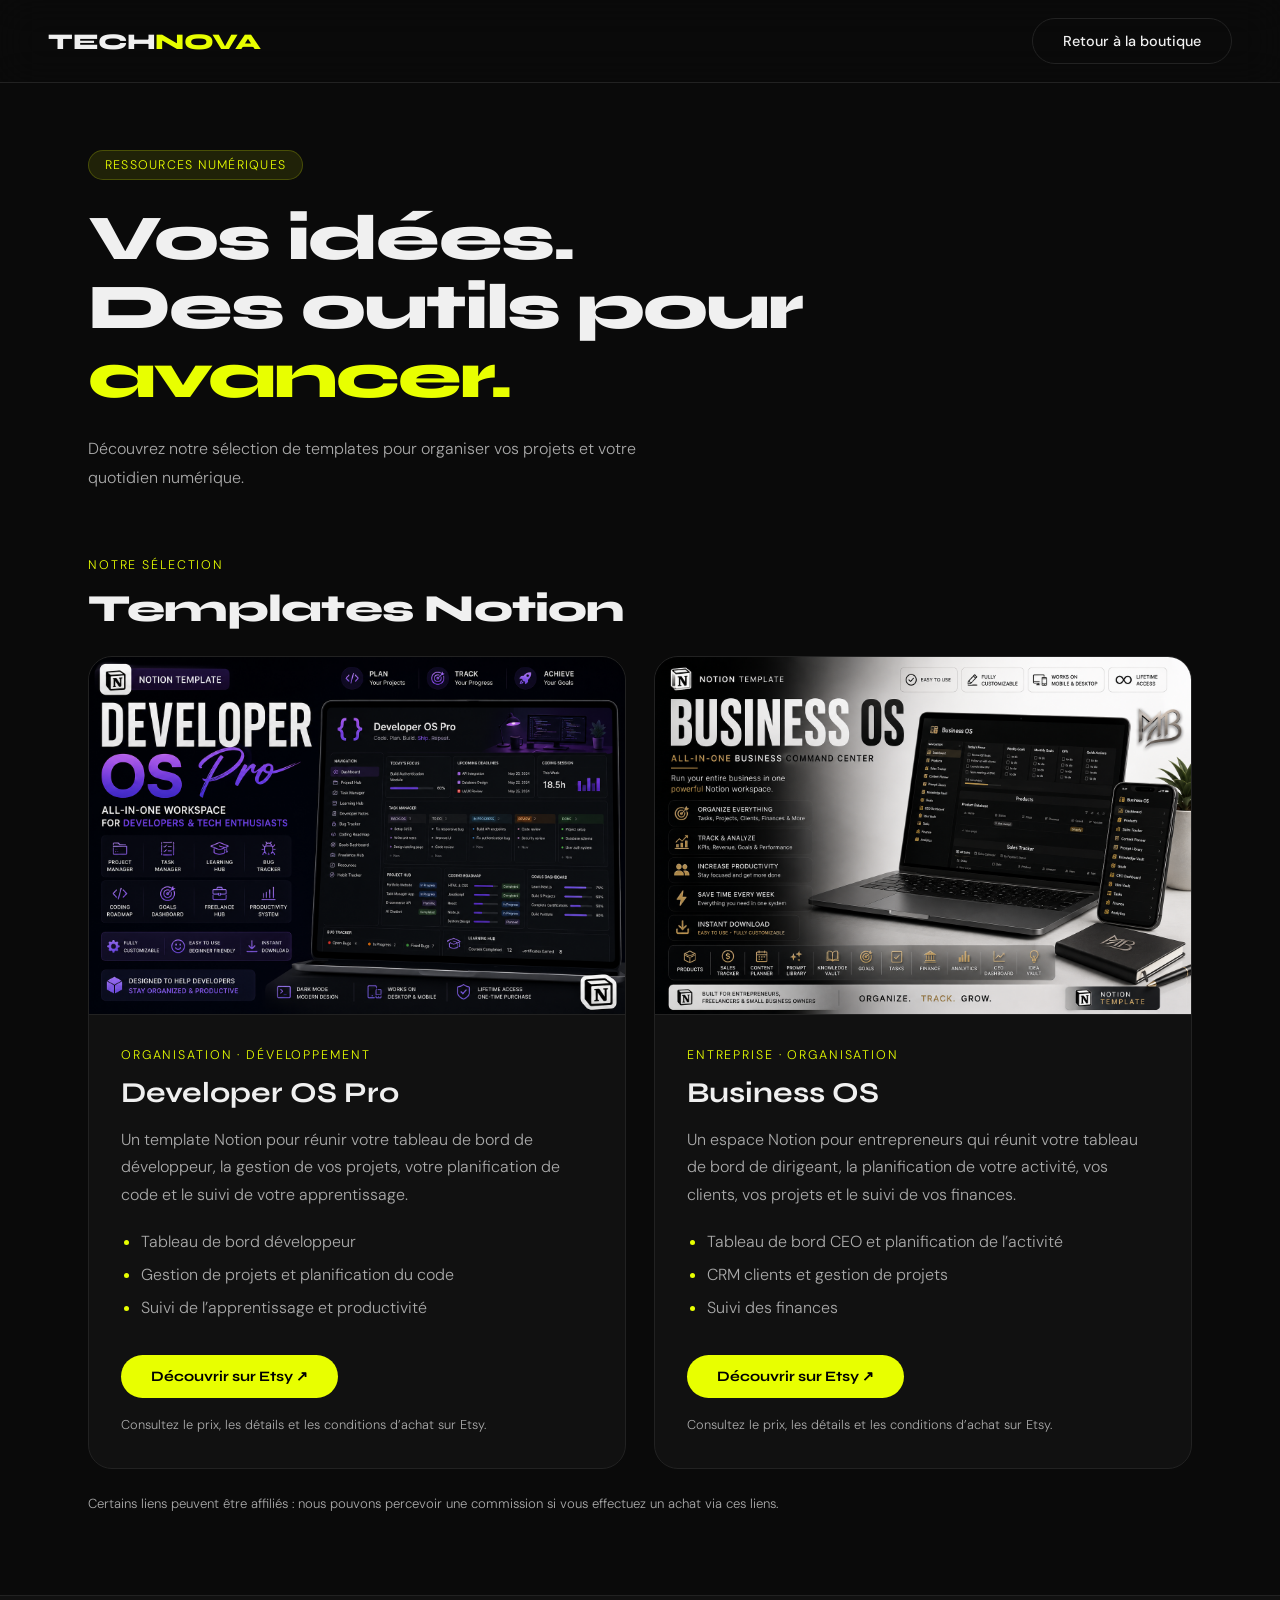
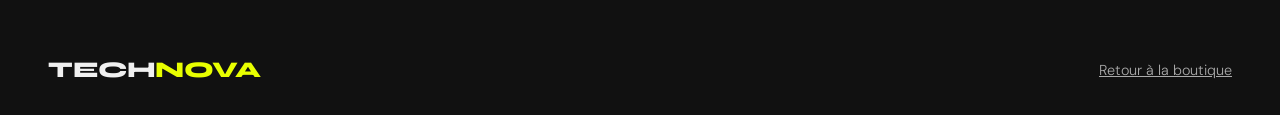
==== ressources.html @ 127c681b "ressours" ====
<!DOCTYPE html>
<html lang="fr">
<head>
  <meta charset="UTF-8">
  <meta name="viewport" content="width=device-width, initial-scale=1.0">
  <title>Ressources numériques — TechNova</title>
  <meta name="description" content="Découvrez nos templates Notion : Developer OS Pro pour vos projets de développement et Business OS pour organiser votre entreprise, vos clients et vos finances.">
  <meta name="theme-color" content="#0a0a0a">
  <link rel="stylesheet" href="style.css">
  <link rel="stylesheet" href="ressources.css">
</head>
<body class="resources-page">
  <nav aria-label="Navigation principale">
    <a class="logo" href="index.html" aria-label="TechNova — Accueil">TECH<span>NOVA</span></a>
    <a class="btn-ghost" href="index.html">Retour à la boutique</a>
  </nav>
  <main id="main-content" class="resources-main">
    <header class="resources-intro">
      <p class="hero-tag">Ressources numériques</p>
      <h1>Vos idées.<br>Des outils pour <em>avancer.</em></h1>
      <p>Découvrez notre sélection de templates pour organiser vos projets et votre quotidien numérique.</p>
    </header>
    <section aria-labelledby="notion-title">
      <p class="section-label">Notre sélection</p>
      <h2 id="notion-title" class="section-title">Templates Notion</h2>
      <div class="resources-grid">
      <article class="resource-card" aria-labelledby="developer-title">
        <div class="resource-cover">
          <img src="img/etsy/developer%20os.png" alt="Developer OS Pro : aperçu du template Notion et de son tableau de bord pour développeurs" width="1536" height="1024" decoding="async">
        </div>
        <div class="resource-details">
          <p class="section-label">Organisation · Développement</p>
          <h3 id="developer-title">Developer OS Pro</h3>
          <p>Un template Notion pour réunir votre tableau de bord de développeur, la gestion de vos projets, votre planification de code et le suivi de votre apprentissage.</p>
          <ul class="resource-features">
            <li>Tableau de bord développeur</li>
            <li>Gestion de projets et planification du code</li>
            <li>Suivi de l’apprentissage et productivité</li>
          </ul>
          <a class="btn-primary" href="https://medamineben.etsy.com/listing/4522918349" target="_blank" rel="sponsored noopener noreferrer">Découvrir sur Etsy <span aria-hidden="true">↗</span><span class="resource-sr-only"> (nouvel onglet)</span></a>
          <p class="resource-note">Consultez le prix, les détails et les conditions d’achat sur Etsy.</p>
        </div>
      </article>
      <article class="resource-card" aria-labelledby="business-title">
        <div class="resource-cover">
          <img src="img/etsy/Business%20OS.png" alt="Business OS : aperçu du template Notion pour entrepreneurs sur ordinateur et mobile" width="1536" height="1024" decoding="async">
        </div>
        <div class="resource-details">
          <p class="section-label">Entreprise · Organisation</p>
          <h3 id="business-title">Business OS</h3>
          <p>Un espace Notion pour entrepreneurs qui réunit votre tableau de bord de dirigeant, la planification de votre activité, vos clients, vos projets et le suivi de vos finances.</p>
          <ul class="resource-features">
            <li>Tableau de bord CEO et planification de l’activité</li>
            <li>CRM clients et gestion de projets</li>
            <li>Suivi des finances</li>
          </ul>
          <a class="btn-primary" href="https://medamineben.etsy.com/listing/4544370881" target="_blank" rel="sponsored noopener noreferrer">Découvrir sur Etsy <span aria-hidden="true">↗</span><span class="resource-sr-only"> (nouvel onglet)</span></a>
          <p class="resource-note">Consultez le prix, les détails et les conditions d’achat sur Etsy.</p>
        </div>
      </article>
      </div>
      <p class="resource-disclosure">Certains liens peuvent être affiliés : nous pouvons percevoir une commission si vous effectuez un achat via ces liens.</p>
    </section>
  </main>
  <footer class="resources-footer">
    <a class="logo" href="index.html">TECH<span>NOVA</span></a>
    <a href="index.html">Retour à la boutique</a>
  </footer>
</body>
</html>
---- style.css ----
@font-face { font-family:'Syne'; font-style:normal; font-weight:400; font-display:swap; src:url('fonts/syne-400.woff2') format('woff2'); }
@font-face { font-family:'Syne'; font-style:normal; font-weight:600; font-display:swap; src:url('fonts/syne-600.woff2') format('woff2'); }
@font-face { font-family:'Syne'; font-style:normal; font-weight:700; font-display:swap; src:url('fonts/syne-700.woff2') format('woff2'); }
@font-face { font-family:'Syne'; font-style:normal; font-weight:800; font-display:swap; src:url('fonts/syne-800.woff2') format('woff2'); }
@font-face { font-family:'DM Sans'; font-style:normal; font-weight:300; font-display:swap; src:url('fonts/dm-sans-300.woff2') format('woff2'); }
@font-face { font-family:'DM Sans'; font-style:normal; font-weight:400; font-display:swap; src:url('fonts/dm-sans-400.woff2') format('woff2'); }
@font-face { font-family:'DM Sans'; font-style:normal; font-weight:500; font-display:swap; src:url('fonts/dm-sans-500.woff2') format('woff2'); }

:root {
  --bg: #0a0a0a;
  --surface: #111111;
  --surface2: #181818;
  --border: #222222;
  --accent: #e8ff00;
  --accent2: #00d4ff;
  --text: #f0f0f0;
  --muted: #666666;
  --green: #25D366;
  --card-radius: 16px;
}
*, *::before, *::after { box-sizing: border-box; margin: 0; padding: 0; }
html { scroll-behavior: smooth; }
body { background: var(--bg); color: var(--text); font-family: 'DM Sans', sans-serif; font-weight: 300; overflow-x: hidden; }

/* ── NAV ── */
nav {
  position: fixed; top: 0; left: 0; right: 0; z-index: 100;
  display: flex; align-items: center; justify-content: space-between;
  padding: 18px 48px;
  background: rgba(10,10,10,0.9);
  backdrop-filter: blur(20px);
  border-bottom: 1px solid var(--border);
}
.logo { font-family: 'Syne', sans-serif; font-weight: 800; font-size: 1.4rem; letter-spacing: -0.02em; }
.logo span { color: var(--accent); }
.nav-links { display: flex; gap: 32px; list-style: none; }
.nav-links a { color: var(--muted); text-decoration: none; font-size: 0.85rem; letter-spacing: 0.06em; text-transform: uppercase; transition: color .2s; }
.nav-links a:hover { color: var(--text); }
.nav-actions { display: flex; gap: 12px; align-items: center; }
.cart-btn {
  position: relative; background: var(--surface2);
  border: 1px solid var(--border); color: var(--text);
  padding: 10px 20px; border-radius: 40px; cursor: pointer;
  font-family: 'DM Sans', sans-serif; font-size: 0.9rem;
  transition: border-color .2s;
}
.cart-btn:hover { border-color: var(--accent); }
.hamburger {
  display: none;
  background: var(--surface2); border: 1px solid var(--border); color: var(--text);
  width: 44px; height: 44px; border-radius: 50%;
  font-size: 1.2rem; cursor: pointer;
  align-items: center; justify-content: center;
}
.hamburger:hover { border-color: var(--accent); }
.cart-count {
  position: absolute; top: -6px; right: -6px;
  background: var(--accent); color: #000;
  font-weight: 700; font-size: 0.7rem;
  width: 20px; height: 20px; border-radius: 50%;
  display: flex; align-items: center; justify-content: center;
}

/* ── HERO ── */
.hero {
  min-height: 100vh;
  display: grid; grid-template-columns: 1fr 1fr;
  align-items: center; padding: 120px 48px 80px; gap: 60px;
  position: relative; overflow: hidden;
}
.hero::before { content: ''; position: absolute; top: -200px; right: -200px; width: 600px; height: 600px; background: radial-gradient(circle, rgba(232,255,0,0.07) 0%, transparent 70%); pointer-events: none; }
.hero::after  { content: ''; position: absolute; bottom: -100px; left: 200px; width: 400px; height: 400px; background: radial-gradient(circle, rgba(0,212,255,0.05) 0%, transparent 70%); pointer-events: none; }
.hero-tag { display: inline-block; background: rgba(232,255,0,0.1); color: var(--accent); padding: 6px 16px; border-radius: 40px; font-size: 0.78rem; letter-spacing: 0.1em; text-transform: uppercase; margin-bottom: 24px; border: 1px solid rgba(232,255,0,0.2); }
.hero h1 { font-family: 'Syne', sans-serif; font-size: clamp(2.8rem, 4.5vw, 5rem); font-weight: 800; line-height: 1.0; letter-spacing: -0.03em; margin-bottom: 24px; }
.hero h1 em { color: var(--accent); font-style: normal; }
.hero p { color: var(--muted); font-size: 1.05rem; line-height: 1.7; max-width: 440px; margin-bottom: 40px; }
.hero-cta { display: flex; gap: 16px; flex-wrap: wrap; }
.btn-primary { background: var(--accent); color: #000; padding: 13px 30px; border-radius: 40px; font-family: 'Syne', sans-serif; font-weight: 700; font-size: 0.9rem; cursor: pointer; border: none; transition: transform .2s, box-shadow .2s; text-decoration: none; display: inline-block; }
.btn-primary:hover { transform: translateY(-2px); box-shadow: 0 8px 32px rgba(232,255,0,0.25); }
.btn-ghost { background: transparent; color: var(--text); padding: 13px 30px; border-radius: 40px; font-family: 'DM Sans', sans-serif; font-weight: 500; font-size: 0.9rem; cursor: pointer; border: 1px solid var(--border); transition: border-color .2s; text-decoration: none; display: inline-block; }
.btn-ghost:hover { border-color: var(--text); }
.stats-row { display: flex; gap: 40px; margin-top: 56px; }
.stat-num { font-family: 'Syne', sans-serif; font-size: 1.8rem; font-weight: 800; }
.stat-label { color: var(--muted); font-size: 0.82rem; }
.hero-visual { display: flex; justify-content: center; }
.product-showcase { width: 100%; max-width: 400px; background: var(--surface); border: 1px solid var(--border); border-radius: 24px; padding: 36px; position: relative; overflow: hidden; }
.product-showcase::before { content: ''; position: absolute; top: 0; left: 0; right: 0; height: 3px; background: linear-gradient(90deg, var(--accent), var(--accent2)); }
.showcase-img { width: 100%; height: 180px; object-fit: cover; border-radius: 12px; margin-bottom: 20px; }
.showcase-img-placeholder { width: 100%; height: 180px; background: var(--surface2); border-radius: 12px; display: flex; align-items: center; justify-content: center; font-size: 72px; margin-bottom: 20px; }

/* ── SELLER CARD ── */
.seller-section { padding: 60px 48px; background: var(--surface); }
.seller-card {
  max-width: 860px; margin: 0 auto;
  background: var(--bg); border: 1px solid var(--border);
  border-radius: 24px; padding: 40px;
  display: grid; grid-template-columns: auto 1fr auto;
  align-items: center; gap: 32px;
  position: relative; overflow: hidden;
}
.seller-card::before { content: ''; position: absolute; left: 0; top: 0; bottom: 0; width: 4px; background: linear-gradient(180deg, var(--accent), var(--accent2)); }
.seller-avatar {
  width: 80px; height: 80px; border-radius: 50%;
  background: linear-gradient(135deg, var(--accent), var(--accent2));
  display: flex; align-items: center; justify-content: center;
  font-size: 2rem; font-weight: 800; font-family: 'Syne', sans-serif;
  color: #000; flex-shrink: 0; overflow: hidden;
}
.seller-avatar img { width: 100%; height: 100%; object-fit: cover; }
.seller-info h3 { font-family: 'Syne', sans-serif; font-weight: 800; font-size: 1.3rem; margin-bottom: 6px; }
.seller-info p { color: var(--muted); font-size: 0.9rem; line-height: 1.6; }
.seller-meta { display: flex; flex-wrap: wrap; gap: 10px; margin-top: 14px; }
.seller-badge { display: flex; align-items: center; gap: 6px; background: var(--surface); border: 1px solid var(--border); padding: 6px 14px; border-radius: 30px; font-size: 0.82rem; color: var(--muted); }
.seller-badge span { color: var(--accent); }
.seller-wa-btn {
  background: var(--green); color: #fff;
  padding: 14px 22px; border-radius: 40px; border: none;
  font-family: 'Syne', sans-serif; font-weight: 700; font-size: 0.88rem;
  cursor: pointer; display: flex; align-items: center; gap: 8px;
  white-space: nowrap; transition: transform .2s, box-shadow .2s;
  text-decoration: none;
}
.seller-wa-btn:hover { transform: translateY(-2px); box-shadow: 0 8px 24px rgba(37,211,102,0.3); }

/* ── SECTIONS ── */
section.main-section { padding: 90px 48px; }
.section-label { color: var(--accent); font-size: 0.78rem; letter-spacing: 0.15em; text-transform: uppercase; margin-bottom: 12px; }
.section-title { font-family: 'Syne', sans-serif; font-size: clamp(1.8rem, 3vw, 2.8rem); font-weight: 800; letter-spacing: -0.02em; margin-bottom: 48px; }

/* ── CATEGORIES ── */
.cat-grid { display: grid; grid-template-columns: repeat(auto-fit, minmax(140px, 1fr)); gap: 14px; }
.cat-card { background: var(--surface2); border: 1px solid var(--border); border-radius: var(--card-radius); padding: 26px 18px; cursor: pointer; transition: border-color .2s, transform .2s; text-align: center; font-family: inherit; }
.cat-card:hover, .cat-card.active { border-color: var(--accent); transform: translateY(-3px); }
.cat-icon { font-size: 34px; margin-bottom: 10px; }
.cat-name { font-family: 'Syne', sans-serif; font-weight: 700; font-size: 0.9rem; margin-bottom: 4px; }
.cat-count { color: var(--muted); font-size: 0.8rem; }

/* ── SEARCH BAR ── */
.search-wrap { position: relative; display: flex; align-items: center; }
.search-icon { position: absolute; left: 16px; font-size: 0.9rem; opacity: 0.7; pointer-events: none; }
.search-input {
  background: var(--surface2); border: 1px solid var(--border); color: var(--text);
  border-radius: 40px; padding: 13px 40px 13px 44px; font-size: 0.9rem;
  font-family: 'DM Sans', sans-serif; width: 300px; max-width: 100%;
  transition: border-color .2s, width .25s;
}
.search-input::placeholder { color: var(--muted); }
.search-input:focus { outline: none; border-color: var(--accent); width: 340px; }
.search-clear {
  position: absolute; right: 10px; background: var(--surface); border: 1px solid var(--border);
  color: var(--muted); width: 26px; height: 26px; border-radius: 50%;
  cursor: pointer; font-size: 0.72rem; display: none; align-items: center; justify-content: center;
}
.search-clear:hover { color: var(--text); border-color: var(--accent); }
.sort-select {
  background: var(--surface2); border: 1px solid var(--border); color: var(--text);
  border-radius: 40px; padding: 13px 16px; font-size: 0.88rem;
  font-family: 'DM Sans', sans-serif; cursor: pointer; transition: border-color .2s;
}
.sort-select:focus { outline: none; border-color: var(--accent); }
.sort-select option { background: var(--surface2); color: var(--text); }
.no-results { grid-column: 1 / -1; text-align: center; padding: 80px 20px; color: var(--muted); font-size: 1rem; }

/* ── PRODUCTS GRID ── */
.products-grid { display: grid; grid-template-columns: repeat(3, 1fr); gap: 24px; }

/* ── PRODUCT CARD ── */
.product-card { background: var(--surface); border: 1px solid var(--border); border-radius: var(--card-radius); overflow: hidden; transition: transform .25s, box-shadow .25s; cursor: pointer; }
.product-card:hover { transform: translateY(-6px); border-color: var(--accent); box-shadow: 0 0 0 1px rgba(232,255,0,0.35), 0 0 26px rgba(232,255,0,0.16), 0 0 52px rgba(0,212,255,0.10), 0 24px 60px rgba(0,0,0,0.55); }
.product-img-wrap { position: relative; height: 220px; background: var(--surface2); overflow: hidden; }
.product-img-wrap picture { display: block; width: 100%; height: 100%; }
.product-img-wrap img { width: 100%; height: 100%; object-fit: cover; transition: transform .4s; }
.product-card:hover .product-img-wrap img { transform: scale(1.05); }
.product-img-placeholder { width: 100%; height: 100%; display: flex; align-items: center; justify-content: center; font-size: 64px; }
.badge { position: absolute; top: 12px; left: 12px; font-size: 0.7rem; font-weight: 700; letter-spacing: 0.05em; padding: 4px 10px; border-radius: 20px; text-transform: uppercase; }
.badge.new  { background: var(--accent2); color: #000; }
.badge.sale { background: #ff4444; color: #fff; }
.quick-view-btn { position: absolute; bottom: 12px; right: 12px; background: rgba(10,10,10,0.85); border: 1px solid var(--border); color: var(--text); padding: 7px 14px; border-radius: 30px; font-size: 0.78rem; cursor: pointer; opacity: 0; transition: opacity .2s; }
.product-card:hover .quick-view-btn { opacity: 1; }
.product-body { padding: 20px; }
.product-brand { color: var(--muted); font-size: 0.78rem; text-transform: uppercase; letter-spacing: 0.08em; margin-bottom: 4px; }
.product-name { font-family: 'Syne', sans-serif; font-weight: 700; font-size: 1rem; margin-bottom: 6px; line-height: 1.3; }
.product-desc { color: var(--muted); font-size: 0.82rem; margin-bottom: 12px; line-height: 1.5; display: -webkit-box; -webkit-line-clamp: 2; -webkit-box-orient: vertical; overflow: hidden; }
.product-rating { color: var(--accent); font-size: 0.82rem; margin-bottom: 14px; }
.product-footer { display: flex; align-items: center; justify-content: space-between; gap: 8px; }
.price-wrap { display: flex; align-items: baseline; gap: 8px; flex-wrap: wrap; }
.product-price { font-family: 'Syne', sans-serif; font-weight: 700; font-size: 1.1rem; }
.product-old { color: var(--muted); text-decoration: line-through; font-size: 0.8rem; }
.wa-order-btn { background: var(--green); color: #fff; border: none; padding: 9px 14px; border-radius: 30px; cursor: pointer; font-size: 0.82rem; font-family: 'DM Sans', sans-serif; font-weight: 500; display: flex; align-items: center; gap: 5px; transition: transform .15s, box-shadow .15s; white-space: nowrap; flex-shrink: 0; }
.wa-order-btn:hover { transform: translateY(-1px); box-shadow: 0 4px 16px rgba(37,211,102,0.35); }

/* ── PRODUCT MODAL ── */
.modal-overlay { position: fixed; inset: 0; background: rgba(0,0,0,0.82); z-index: 300; opacity: 0; pointer-events: none; transition: opacity .3s; display: flex; align-items: center; justify-content: center; padding: 24px; }
.modal-overlay.open { opacity: 1; pointer-events: all; }
.modal { background: var(--surface); border: 1px solid var(--border); border-radius: 24px; max-width: 780px; width: 100%; max-height: 90vh; overflow-y: auto; transform: scale(0.92) translateY(20px); transition: transform .3s cubic-bezier(.4,0,.2,1); position: relative; }
.modal-overlay.open .modal { transform: scale(1) translateY(0); }
.modal-img { width: 100%; height: 320px; object-fit: cover; border-radius: 24px 24px 0 0; display: block; }
.modal-img-wrap picture { display: block; }
.modal-img-placeholder { width: 100%; height: 320px; background: var(--surface2); border-radius: 24px 24px 0 0; display: flex; align-items: center; justify-content: center; font-size: 96px; }
.modal-body { padding: 32px; }
.modal-brand { color: var(--muted); font-size: 0.82rem; text-transform: uppercase; letter-spacing: 0.1em; margin-bottom: 8px; }
.modal-name { font-family: 'Syne', sans-serif; font-size: 1.8rem; font-weight: 800; letter-spacing: -0.02em; margin-bottom: 12px; }
.modal-desc { color: var(--muted); line-height: 1.7; margin-bottom: 24px; font-size: 0.95rem; }
.modal-price-row { display: flex; align-items: center; gap: 16px; margin-bottom: 28px; flex-wrap: wrap; }
.modal-price { font-family: 'Syne', sans-serif; font-size: 2rem; font-weight: 800; color: var(--accent); }
.modal-old { color: var(--muted); text-decoration: line-through; font-size: 1.1rem; }
.modal-actions { display: flex; gap: 12px; flex-wrap: wrap; }
.modal-wa-btn { background: var(--green); color: #fff; border: none; padding: 14px 26px; border-radius: 40px; cursor: pointer; font-family: 'Syne', sans-serif; font-weight: 700; font-size: 0.92rem; display: flex; align-items: center; gap: 8px; transition: transform .2s, box-shadow .2s; }
.modal-wa-btn:hover { transform: translateY(-2px); box-shadow: 0 8px 24px rgba(37,211,102,0.35); }
.modal-close { position: absolute; top: 16px; right: 16px; background: rgba(10,10,10,0.75); border: 1px solid var(--border); color: var(--text); width: 38px; height: 38px; border-radius: 50%; cursor: pointer; font-size: 1rem; display: flex; align-items: center; justify-content: center; z-index: 1; }
.modal-specs { margin-top: 24px; padding-top: 24px; border-top: 1px solid var(--border); }
.modal-specs h4 { font-family: 'Syne', sans-serif; font-weight: 700; margin-bottom: 14px; }
.specs-grid { display: grid; grid-template-columns: 1fr 1fr; gap: 10px; }
.spec-item { background: var(--surface2); border-radius: 10px; padding: 12px 16px; }
.spec-key { color: var(--muted); font-size: 0.76rem; text-transform: uppercase; letter-spacing: 0.06em; margin-bottom: 3px; }
.spec-val { font-size: 0.9rem; font-weight: 500; }

/* ── PROMO BANNER ── */
.promo-banner { margin: 0 48px 80px; background: var(--surface); border: 1px solid var(--border); border-radius: 24px; padding: 56px; display: grid; grid-template-columns: 1fr auto; align-items: center; gap: 40px; position: relative; overflow: hidden; }
.promo-banner::before { content: ''; position: absolute; right: -80px; top: -80px; width: 300px; height: 300px; background: radial-gradient(circle, rgba(232,255,0,0.1), transparent 70%); pointer-events: none; }
.promo-tag { color: var(--accent); font-size: 0.78rem; letter-spacing: 0.15em; text-transform: uppercase; margin-bottom: 12px; }
.promo-title { font-family: 'Syne', sans-serif; font-size: clamp(1.8rem, 3vw, 2.4rem); font-weight: 800; letter-spacing: -0.02em; margin-bottom: 14px; }
.promo-title em { color: var(--accent); font-style: normal; }
.promo-sub { color: var(--muted); max-width: 400px; line-height: 1.6; margin-bottom: 28px; }

/* ── CART DRAWER ── */
.cart-overlay { position: fixed; inset: 0; background: rgba(0,0,0,0.7); z-index: 200; opacity: 0; pointer-events: none; transition: opacity .3s; }
.cart-overlay.open { opacity: 1; pointer-events: all; }
.cart-drawer { position: fixed; top: 0; right: 0; bottom: 0; width: 400px; background: var(--surface); border-left: 1px solid var(--border); z-index: 201; padding: 32px; display: flex; flex-direction: column; transform: translateX(100%); transition: transform .3s cubic-bezier(.4,0,.2,1); }
.cart-drawer.open { transform: translateX(0); }
.cart-header { display: flex; justify-content: space-between; align-items: center; margin-bottom: 28px; }
.cart-header h2 { font-family: 'Syne', sans-serif; font-size: 1.3rem; font-weight: 800; }
.close-btn { background: var(--surface2); border: 1px solid var(--border); color: var(--text); width: 36px; height: 36px; border-radius: 50%; cursor: pointer; font-size: 1rem; }
.cart-items { flex: 1; overflow-y: auto; }
.cart-item { display: flex; gap: 14px; padding: 14px 0; border-bottom: 1px solid var(--border); align-items: center; }
.cart-item-img { width: 56px; height: 56px; border-radius: 10px; background: var(--surface2); overflow: hidden; flex-shrink: 0; display: flex; align-items: center; justify-content: center; font-size: 28px; }
.cart-item-img img { width: 100%; height: 100%; object-fit: cover; }
.cart-item-info { flex: 1; min-width: 0; }
.cart-item-name { font-family: 'Syne', sans-serif; font-weight: 600; font-size: 0.88rem; margin-bottom: 3px; white-space: nowrap; overflow: hidden; text-overflow: ellipsis; }
.cart-item-price { color: var(--accent); font-weight: 600; font-size: 0.88rem; }
.cart-item-qty { display: flex; align-items: center; gap: 8px; margin-top: 6px; }
.qty-btn { background: var(--surface); border: 1px solid var(--border); color: var(--text); width: 24px; height: 24px; border-radius: 6px; cursor: pointer; font-size: 0.8rem; }
.qty-num { font-size: 0.82rem; min-width: 18px; text-align: center; }
.remove-btn { background: none; border: none; color: var(--muted); cursor: pointer; font-size: 1rem; transition: color .2s; flex-shrink: 0; }
.remove-btn:hover { color: #ff4444; }
.cart-footer { margin-top: 20px; }
.cart-total { display: flex; justify-content: space-between; padding: 16px 0; border-top: 1px solid var(--border); margin-bottom: 12px; }
.cart-total span:last-child { font-family: 'Syne', sans-serif; font-weight: 800; font-size: 1.2rem; color: var(--accent); }
.cart-wa-btn { width: 100%; background: var(--green); color: #fff; border: none; padding: 14px; border-radius: 40px; font-family: 'Syne', sans-serif; font-weight: 700; font-size: 0.95rem; cursor: pointer; display: flex; align-items: center; justify-content: center; gap: 8px; transition: transform .2s, box-shadow .2s; }
.cart-wa-btn:hover { transform: translateY(-2px); box-shadow: 0 6px 20px rgba(37,211,102,0.3); }
.empty-cart { text-align: center; padding: 60px 0; color: var(--muted); }
.empty-cart .empty-icon { font-size: 48px; margin-bottom: 16px; }

/* ── FOOTER ── */
footer { background: var(--surface); border-top: 1px solid var(--border); padding: 60px 48px 32px; }
.footer-grid { display: grid; grid-template-columns: 2fr 1fr 1fr 1fr; gap: 48px; margin-bottom: 48px; }
.footer-brand p { color: var(--muted); font-size: 0.88rem; line-height: 1.7; margin-top: 16px; max-width: 280px; }
.footer-col h4 { font-family: 'Syne', sans-serif; font-weight: 700; font-size: 0.92rem; margin-bottom: 18px; }
.footer-col ul { list-style: none; }
.footer-col li { margin-bottom: 10px; }
.footer-col a { color: var(--muted); text-decoration: none; font-size: 0.88rem; transition: color .2s; }
.footer-col a:hover { color: var(--text); }
.footer-bottom { border-top: 1px solid var(--border); padding-top: 24px; display: flex; justify-content: space-between; align-items: center; }
.footer-bottom p { color: var(--muted); font-size: 0.82rem; }

/* ── FOOTER SOCIAL ICONS ── */
.footer-social {
  display: flex;
  justify-content: center;
  align-items: center;
  gap: 20px;
  padding: 32px 0;
  margin-top: 8px;
}
.social-icon {
  display: flex;
  align-items: center;
  justify-content: center;
  width: 48px;
  height: 48px;
  border-radius: 50%;
  background: var(--surface2);
  border: 1px solid var(--border);
  color: var(--muted);
  transition: all 0.3s ease;
}
.social-icon svg {
  width: 20px;
  height: 20px;
}
.social-icon:hover {
  background: var(--accent);
  border-color: var(--accent);
  color: #000;
  transform: translateY(-4px);
  box-shadow: 0 8px 24px rgba(232, 255, 0, 0.25);
}

/* ── TOAST ── */
.toast { position: fixed; bottom: 32px; left: 50%; transform: translateX(-50%) translateY(80px); background: var(--surface); border: 1px solid var(--accent); color: var(--text); padding: 13px 26px; border-radius: 40px; font-size: 0.88rem; z-index: 400; transition: transform .3s cubic-bezier(.4,0,.2,1); white-space: nowrap; }
.toast.show { transform: translateX(-50%) translateY(0); }

@keyframes fadeUp { from { opacity: 0; transform: translateY(30px); } to { opacity: 1; transform: translateY(0); } }

/* ── SCROLL REVEAL ── */
.reveal { opacity: 0; transform: translateY(28px); transition: opacity .6s ease, transform .6s ease; }
.reveal.visible { opacity: 1; transform: translateY(0); }

/* ── MARQUEE ── */
.marquee { overflow: hidden; background: var(--surface); border-block: 1px solid var(--border); padding: 20px 0; }
.marquee-track { display: flex; gap: 56px; width: max-content; animation: marquee 28s linear infinite; }
.marquee-track span { font-family: 'Syne', sans-serif; font-weight: 700; font-size: 1.05rem; letter-spacing: 0.12em; text-transform: uppercase; color: var(--muted); white-space: nowrap; }
.marquee:hover .marquee-track { animation-play-state: paused; }
@keyframes marquee { to { transform: translateX(-50%); } }

/* ── SHINE SWEEP ── */
.btn-primary, .wa-order-btn, .modal-wa-btn, .cart-wa-btn, .seller-wa-btn {
  position: relative; overflow: hidden;
}
.btn-primary::after, .wa-order-btn::after, .modal-wa-btn::after, .cart-wa-btn::after, .seller-wa-btn::after {
  content: ''; position: absolute; top: 0; left: -75%; width: 50%; height: 100%;
  background: linear-gradient(100deg, transparent, rgba(255,255,255,0.35), transparent);
  transform: skewX(-20deg); pointer-events: none;
}
.btn-primary:hover::after, .wa-order-btn:hover::after, .modal-wa-btn:hover::after, .cart-wa-btn:hover::after, .seller-wa-btn:hover::after {
  animation: shine .85s ease;
}
@keyframes shine { from { left: -75%; } to { left: 130%; } }

@media (prefers-reduced-motion: reduce) {
  .reveal, .marquee-track { opacity: 1; transform: none; animation: none; transition: none; }
  *, *::before, *::after { animation-duration: .01ms !important; transition-duration: .01ms !important; }
}

/* ── MOBILE ── */
@media (max-width: 900px) {
  nav { padding: 16px 20px; }
  .hamburger { display: flex; }
  .nav-links {
    display: flex; flex-direction: column; align-items: center;
    position: absolute; top: 100%; left: 0; right: 0;
    background: rgba(10,10,10,0.97);
    backdrop-filter: blur(20px);
    padding: 28px 20px; gap: 24px;
    border-bottom: 1px solid var(--border);
    transform: translateY(-120%); opacity: 0; visibility: hidden;
    transition: transform .35s cubic-bezier(.4,0,.2,1), opacity .35s, visibility .35s;
  }
  .nav-links.open { transform: translateY(0); opacity: 1; visibility: visible; }
  .nav-links a { font-size: 1rem; }
  .hero { grid-template-columns: 1fr; padding: 100px 20px 60px; }
  .hero-visual { display: none; }
  section.main-section { padding: 60px 20px; }
  .seller-section { padding: 40px 20px; }
  .seller-card { grid-template-columns: 1fr; text-align: center; padding: 28px 20px; }
  .seller-card::before { display: none; }
  .seller-avatar { margin: 0 auto; }
  .cat-grid { grid-template-columns: repeat(3, 1fr); }
  .products-grid { grid-template-columns: repeat(2, 1fr); gap: 14px; }
  .search-wrap { width: 100%; }
  .search-input, .search-input:focus { width: 100%; }
  .sort-select { flex: 1; min-width: 0; }
  .promo-banner { margin: 0 20px 60px; padding: 36px 28px; grid-template-columns: 1fr; }
  footer { padding: 48px 20px 24px; }
  .footer-grid { grid-template-columns: 1fr 1fr; gap: 28px; }
  .cart-drawer { width: 100%; }
  .specs-grid { grid-template-columns: 1fr; }
}
@media (max-width: 560px) {
  .cat-grid { grid-template-columns: repeat(2, 1fr); }
  .products-grid { grid-template-columns: 1fr; }
}
---- ressources.css ----
.resources-page .logo { color: var(--text); text-decoration: none; }
.resources-page a:focus-visible { outline: 2px solid var(--accent); outline-offset: 6px; }
.resources-main { max-width: 1200px; margin: auto; padding: 150px 48px 80px; }
.resources-intro { margin-bottom: 64px; }
.resources-intro h1 { font-family: 'Syne', sans-serif; font-size: clamp(2.5rem, 5vw, 4.6rem); font-weight: 800; line-height: 1.08; letter-spacing: -.03em; margin-bottom: 24px; }
.resources-intro em { color: var(--accent); font-style: normal; }
.resources-intro > p:last-child { max-width: 580px; color: #aaa; line-height: 1.8; }
.resources-page .section-title { margin-bottom: 24px; }
.resources-grid { display: grid; grid-template-columns: repeat(2, minmax(0, 1fr)); gap: 28px; }
.resource-card { display: flex; flex-direction: column; min-width: 0; border: 1px solid var(--border); border-radius: 24px; overflow: hidden; background: var(--surface); }
.resource-cover { display: flex; align-items: center; min-width: 0; aspect-ratio: 3 / 2; background: #050507; border-bottom: 1px solid var(--border); }
.resource-cover img { display: block; width: 100%; height: auto; }
.resource-cover-text { flex-direction: column; align-items: flex-start; justify-content: center; gap: 28px; padding: 32px; background: radial-gradient(ellipse at top left, rgba(232,255,0,.12), transparent 70%), var(--surface2); }
.resource-cover-heading { font-family: 'Syne', sans-serif; font-size: clamp(2.5rem, 4vw, 3.5rem); font-weight: 800; line-height: 1.1; }
.resource-cover-heading span { color: var(--accent); }
.resource-details { padding: 32px; display: flex; flex-direction: column; flex: 1; }
.resource-details .btn-primary { align-self: flex-start; margin-top: auto; }
.resource-details h3 { font-family: 'Syne', sans-serif; font-size: 1.8rem; margin-bottom: 16px; }
.resource-details > p:not(.section-label), .resource-features { color: #aaa; line-height: 1.7; }
.resource-features { padding-left: 20px; margin: 20px 0 28px; }
.resource-features li { margin-bottom: 6px; }
.resource-features li::marker { color: var(--accent); }
.resource-details .resource-note { font-size: .8rem; margin-top: 16px; }
.resource-disclosure { color: #aaa; font-size: .82rem; line-height: 1.7; margin-top: 24px; max-width: 760px; }
.resources-footer { display: flex; align-items: center; justify-content: space-between; gap: 24px; }
.resources-footer > a:last-child { color: #aaa; font-size: .9rem; }
.resource-sr-only { position: absolute; width: 1px; height: 1px; padding: 0; margin: -1px; overflow: hidden; clip-path: inset(50%); white-space: nowrap; }
@media (max-width: 700px) {
  .resources-main { padding: 120px 20px 56px; }
  .resources-intro { margin-bottom: 40px; }
  .resources-grid { grid-template-columns: 1fr; }
  .resource-details { padding: 28px; }
  .resources-page nav .btn-ghost { font-size: .75rem; padding: 10px 14px; }
  .resources-page nav .logo { font-size: 1.1rem; }
  .resources-footer { flex-wrap: wrap; }
}
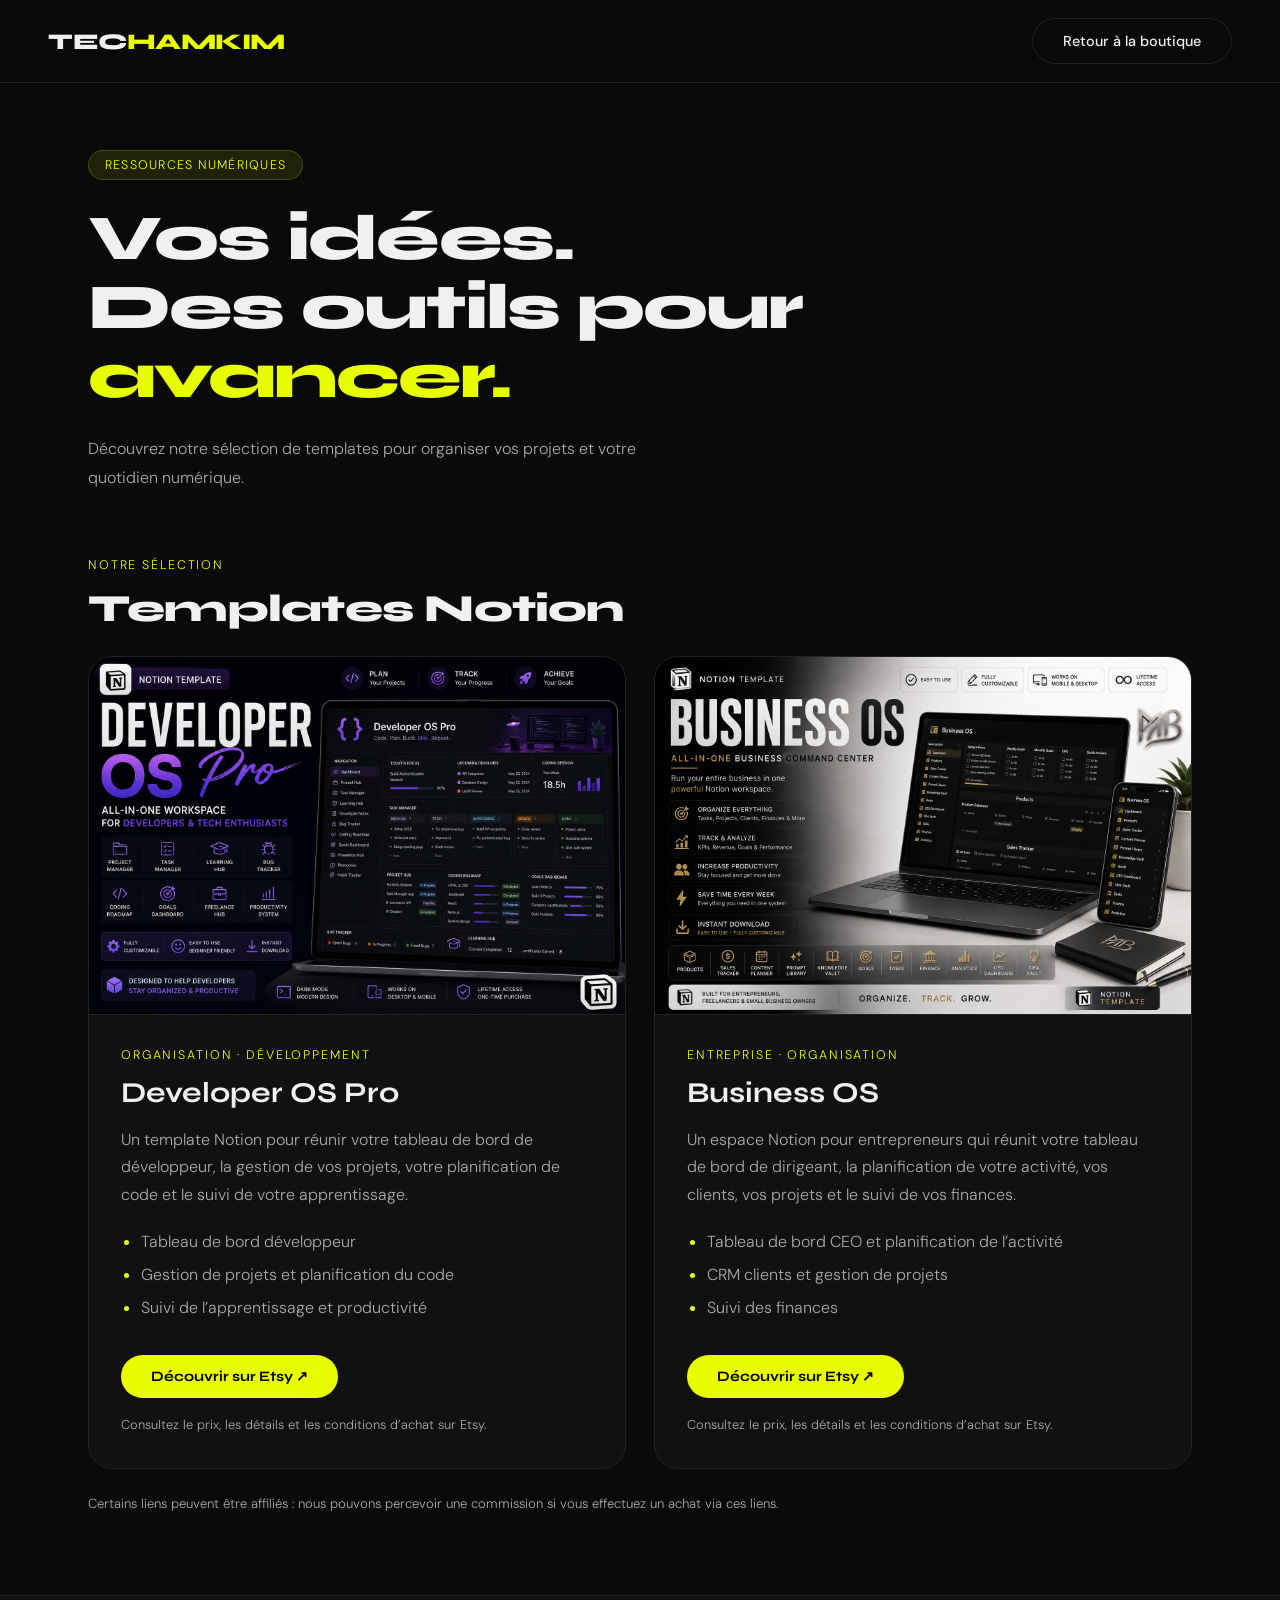
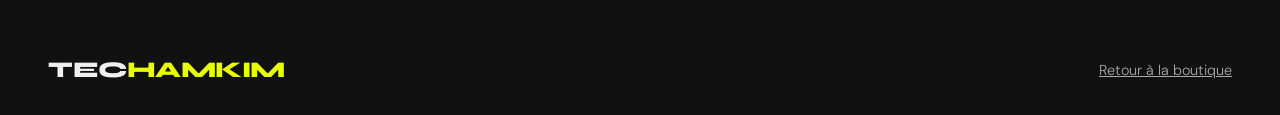
==== commit 2dd9c96d: "techakim" ====
--- a/ressources.html
+++ b/ressources.html
@@ -3,7 +3,7 @@
 <head>
   <meta charset="UTF-8">
   <meta name="viewport" content="width=device-width, initial-scale=1.0">
-  <title>Ressources numériques — TechNova</title>
+  <title>Ressources numériques — TecHamkim</title>
   <meta name="description" content="Découvrez nos templates Notion : Developer OS Pro pour vos projets de développement et Business OS pour organiser votre entreprise, vos clients et vos finances.">
   <meta name="theme-color" content="#0a0a0a">
   <link rel="stylesheet" href="style.css">
@@ -11,7 +11,7 @@
 </head>
 <body class="resources-page">
   <nav aria-label="Navigation principale">
-    <a class="logo" href="index.html" aria-label="TechNova — Accueil">TECH<span>NOVA</span></a>
+    <a class="logo" href="index.html" aria-label="TecHamkim — Accueil">TEC<span>HAMKIM</span></a>
     <a class="btn-ghost" href="index.html">Retour à la boutique</a>
   </nav>
   <main id="main-content" class="resources-main">
@@ -63,7 +63,7 @@
     </section>
   </main>
   <footer class="resources-footer">
-    <a class="logo" href="index.html">TECH<span>NOVA</span></a>
+    <a class="logo" href="index.html">TEC<span>HAMKIM</span></a>
     <a href="index.html">Retour à la boutique</a>
   </footer>
 </body>
